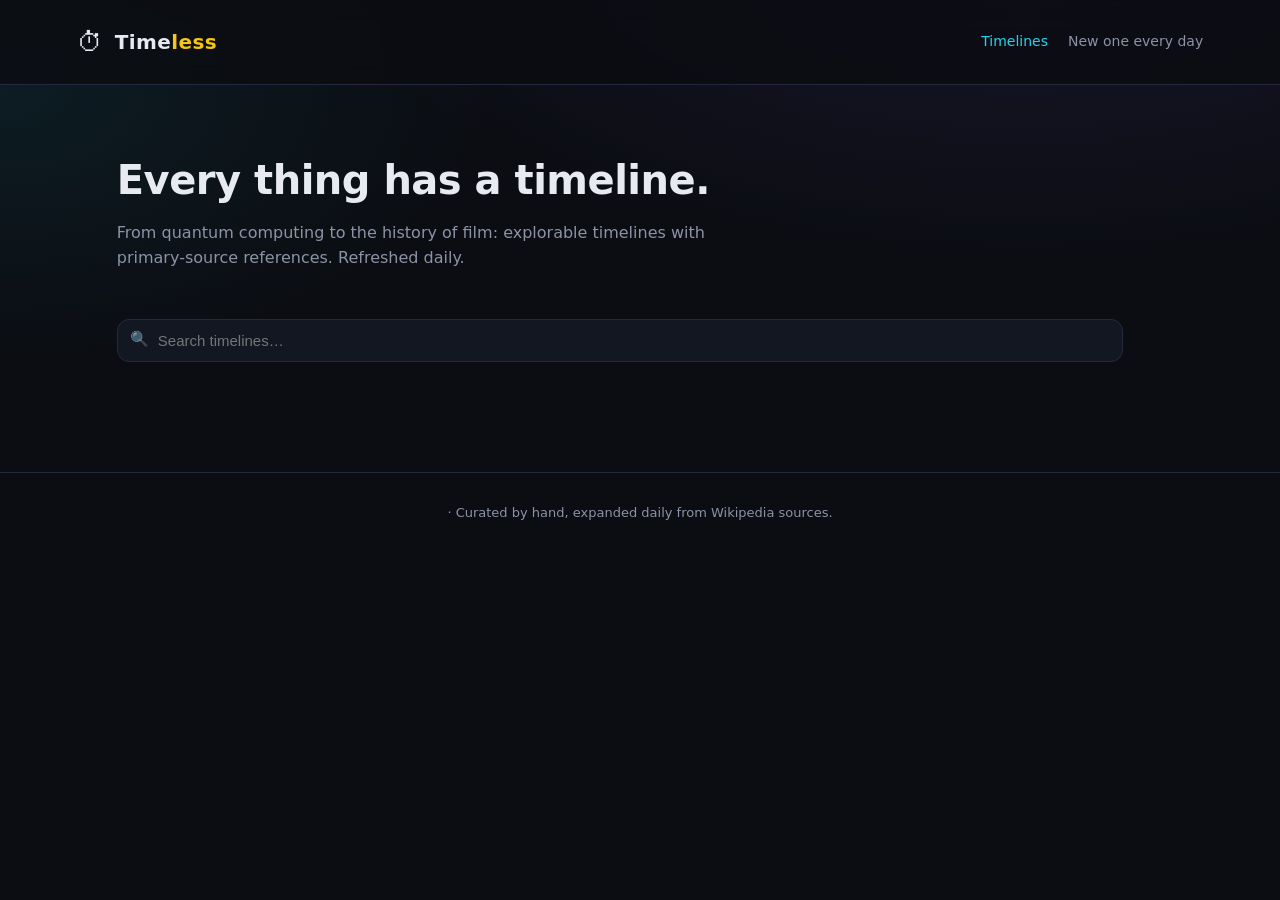
==== index.html @ 4cdce15c "feat: timeless static timeline site with generators, seeds, and Pages deploy" ====
<!doctype html>
<html lang="en">
<head>
  <meta charset="utf-8" />
  <meta name="viewport" content="width=device-width, initial-scale=1" />
  <title>Timeless &mdash; timelines of everything</title>
  <meta name="description" content="Timeless: beautifully curated timelines on science, technology, history, culture and more. A new timeline every day." />
  <link rel="icon" href="data:image/svg+xml,<svg xmlns='http://www.w3.org/2000/svg' viewBox='0 0 100 100'><text y='.9em' font-size='90'>&#9201;</text></svg>" />
  <link rel="stylesheet" href="assets/style.css" />
</head>
<body>
  <header class="top">
    <div class="brand">
      <span class="logo">&#9201;</span>
      <h1>Time<span>less</span></h1>
    </div>
    <nav>
      <a href="index.html">Timelines</a>
      <span>New one every day</span>
    </nav>
  </header>

  <main>
    <section class="hero">
      <h2>Every thing has a timeline.</h2>
      <p>From quantum computing to the history of film: explorable timelines with primary-source references. Refreshed daily.</p>
    </section>

    <section class="controls">
      <div class="search">
        <input id="search" type="search" placeholder="Search timelines&hellip;" autocomplete="off" />
      </div>
      <div class="chips" id="chips"></div>
      <div class="count" id="count"></div>
    </section>

    <section class="grid" id="grid"></section>
  </main>

  <footer>
    <p><span id="total"></span> &middot; Curated by hand, expanded daily from Wikipedia sources.</p>
  </footer>

  <script src="assets/common.js"></script>
  <script type="module" src="index.js"></script>
</body>
</html>
---- assets/style.css ----
:root {
  --bg: #0b0d12;
  --panel: #131722;
  --panel2: #1a2030;
  --border: #232a3d;
  --text: #e7eaf0;
  --muted: #8b93a7;
  --accent: #8b5cf6;
  --accent2: #22d3ee;
  --gold: #f5c518;
  --shadow: 0 10px 30px rgba(0, 0, 0, 0.35);
}

* { box-sizing: border-box; margin: 0; padding: 0; }

html, body { height: 100%; }

body {
  font-family: ui-sans-serif, system-ui, -apple-system, 'Segoe UI', Roboto, sans-serif;
  background:
    radial-gradient(1200px 600px at 80% -10%, rgba(139, 92, 246, 0.12), transparent 60%),
    radial-gradient(900px 500px at 0% 10%, rgba(34, 211, 238, 0.08), transparent 55%),
    var(--bg);
  color: var(--text);
  line-height: 1.55;
  min-height: 100%;
}

a { color: var(--accent2); text-decoration: none; }
a:hover { text-decoration: underline; }

header.top {
  display: flex;
  align-items: center;
  justify-content: space-between;
  gap: 16px;
  padding: 22px 6vw;
  border-bottom: 1px solid var(--border);
  position: sticky;
  top: 0;
  z-index: 20;
  background: rgba(11, 13, 18, 0.82);
  backdrop-filter: blur(10px);
}

.brand { display: flex; align-items: center; gap: 12px; }
.brand .logo { font-size: 26px; }
.brand h1 { font-size: 20px; letter-spacing: 0.4px; }
.brand h1 span { color: var(--gold); }

header.top nav { display: flex; gap: 20px; align-items: center; color: var(--muted); font-size: 14px; }

main { padding: 30px 6vw 80px; max-width: 1200px; margin: 0 auto; }

.hero { padding: 34px 0 26px; }
.hero h2 { font-size: clamp(26px, 4vw, 40px); font-weight: 800; letter-spacing: -0.5px; }
.hero p { color: var(--muted); margin-top: 10px; max-width: 640px; font-size: 16px; }

.controls {
  display: flex;
  flex-wrap: wrap;
  gap: 12px 20px;
  align-items: center;
  margin: 22px 0 30px;
}

.search {
  flex: 1 1 260px;
  position: relative;
}
.search input {
  width: 100%;
  padding: 12px 16px 12px 40px;
  border-radius: 12px;
  border: 1px solid var(--border);
  background: var(--panel);
  color: var(--text);
  font-size: 15px;
  outline: none;
}
.search input:focus { border-color: var(--accent); }
.search::before {
  content: '\1F50D';
  position: absolute;
  left: 13px;
  top: 50%;
  transform: translateY(-50%);
  font-size: 15px;
  opacity: 0.6;
}

.chips { display: flex; gap: 8px; flex-wrap: wrap; }
.chip {
  padding: 8px 14px;
  border-radius: 999px;
  border: 1px solid var(--border);
  background: var(--panel);
  color: var(--muted);
  cursor: pointer;
  font-size: 13px;
  transition: all 0.15s;
}
.chip:hover { border-color: var(--accent); color: var(--text); }
.chip.active { background: var(--accent); border-color: var(--accent); color: #fff; }

.count { color: var(--muted); font-size: 13px; margin-left: auto; }

.grid {
  display: grid;
  grid-template-columns: repeat(auto-fill, minmax(280px, 1fr));
  gap: 18px;
}

.tile {
  background: var(--panel);
  border: 1px solid var(--border);
  border-radius: 16px;
  padding: 20px;
  cursor: pointer;
  position: relative;
  overflow: hidden;
  transition: transform 0.18s ease, border-color 0.18s ease, box-shadow 0.18s ease;
}
.tile:hover {
  transform: translateY(-3px);
  border-color: var(--accent);
  box-shadow: var(--shadow);
}
.tile .top {
  display: flex;
  justify-content: space-between;
  align-items: center;
}
.tile .icon { font-size: 30px; }
.tile .badge {
  font-size: 11px;
  color: var(--gold);
  border: 1px solid rgba(245, 197, 24, 0.4);
  padding: 2px 8px;
  border-radius: 999px;
}
.tile h3 { margin-top: 12px; font-size: 18px; }
.tile .tagline { color: var(--muted); font-size: 13px; margin-top: 6px; min-height: 38px; }
.tile .meta {
  display: flex;
  justify-content: space-between;
  margin-top: 14px;
  padding-top: 12px;
  border-top: 1px solid var(--border);
  color: var(--muted);
  font-size: 12px;
}
.tile .meta b { color: var(--text); font-weight: 600; }
.tile::after {
  content: '';
  position: absolute;
  left: 0; top: 0; bottom: 0;
  width: 3px;
  background: var(--tile-accent);
}

.empty { padding: 60px 0; text-align: center; color: var(--muted); }

footer { text-align: center; color: var(--muted); font-size: 13px; padding: 30px 6vw 40px; border-top: 1px solid var(--border); }

/* ------- timeline view ------- */
.tl-header { padding: 30px 0 10px; }
.tl-header .crumb a { font-size: 13px; color: var(--muted); }
.tl-header h2 { font-size: clamp(24px, 3.4vw, 36px); margin-top: 8px; }
.tl-header .tagline { color: var(--muted); margin-top: 8px; }
.tl-header .src-notes { margin-top: 14px; font-size: 13px; color: var(--muted); }
.tl-header .src-notes a { color: var(--accent2); }

.tl-toolbar {
  display: flex;
  gap: 12px;
  align-items: center;
  margin: 22px 0;
  flex-wrap: wrap;
}
.btn {
  padding: 9px 18px;
  border-radius: 10px;
  border: 1px solid var(--border);
  background: var(--panel);
  color: var(--text);
  cursor: pointer;
  font-size: 14px;
  transition: all 0.15s;
}
.btn:hover { border-color: var(--accent); }
.btn.primary { background: var(--accent); border-color: var(--accent); color: #fff; }
.btn:disabled { opacity: 0.45; cursor: not-allowed; }

.range { color: var(--muted); font-size: 13px; margin-left: auto; }
.range b { color: var(--text); }

.timeline { position: relative; padding: 10px 0 40px; }
.timeline::before {
  content: '';
  position: absolute;
  left: 118px;
  top: 0;
  bottom: 0;
  width: 2px;
  background: linear-gradient(180deg, var(--accent), var(--accent2));
  opacity: 0.6;
}

.tl-event {
  position: relative;
  margin-bottom: 8px;
  display: grid;
  grid-template-columns: 108px 26px 1fr;
  gap: 10px;
  padding: 10px 12px 10px 0;
}

.tl-event .year {
  font-size: 16px;
  font-weight: 700;
  color: var(--gold);
  text-align: right;
  padding-top: 4px;
  font-variant-numeric: tabular-nums;
}
.tl-event .dot {
  width: 13px; height: 13px;
  border-radius: 50%;
  background: var(--dot-accent, var(--accent));
  border: 3px solid var(--bg);
  box-shadow: 0 0 0 2px var(--dot-accent, var(--accent));
  margin-top: 8px;
  cursor: pointer;
  transition: transform 0.15s;
}
.tl-event:hover .dot { transform: scale(1.35); }

.tl-event .card {
  background: var(--panel);
  border: 1px solid var(--border);
  border-radius: 12px;
  padding: 14px 16px;
  transition: border-color 0.15s;
}
.tl-event:hover .card { border-color: var(--dot-accent, var(--accent)); }
.tl-event.active .card { border-color: var(--dot-accent, var(--accent)); box-shadow: 0 0 0 1px var(--dot-accent, var(--accent)); }
.tl-event .card h4 { font-size: 15px; }
.tl-event .card p { color: var(--muted); font-size: 14px; margin-top: 6px; }
.tl-event .refs { margin-top: 10px; display: flex; flex-wrap: wrap; gap: 8px; }
.tl-event .refs a {
  font-size: 12px;
  padding: 3px 10px;
  border-radius: 999px;
  border: 1px solid var(--border);
  color: var(--accent2);
}
.tl-event .refs a:hover { border-color: var(--accent2); text-decoration: none; }

@media (max-width: 640px) {
  .timeline::before { left: 20px; }
  .tl-event { grid-template-columns: 40px 18px 1fr; }
  .tl-event .year { text-align: right; font-size: 14px; }
}

.legend { display: flex; gap: 16px; color: var(--muted); font-size: 12px; margin-top: 18px; flex-wrap: wrap; }
.legend .swatch { display: inline-block; width: 10px; height: 10px; border-radius: 50%; margin-right: 6px; }

.progressbar {
  position: fixed;
  top: 0; left: 0;
  height: 3px;
  background: linear-gradient(90deg, var(--accent), var(--accent2));
  z-index: 100;
  width: 0;
  transition: width 0.2s ease;
}
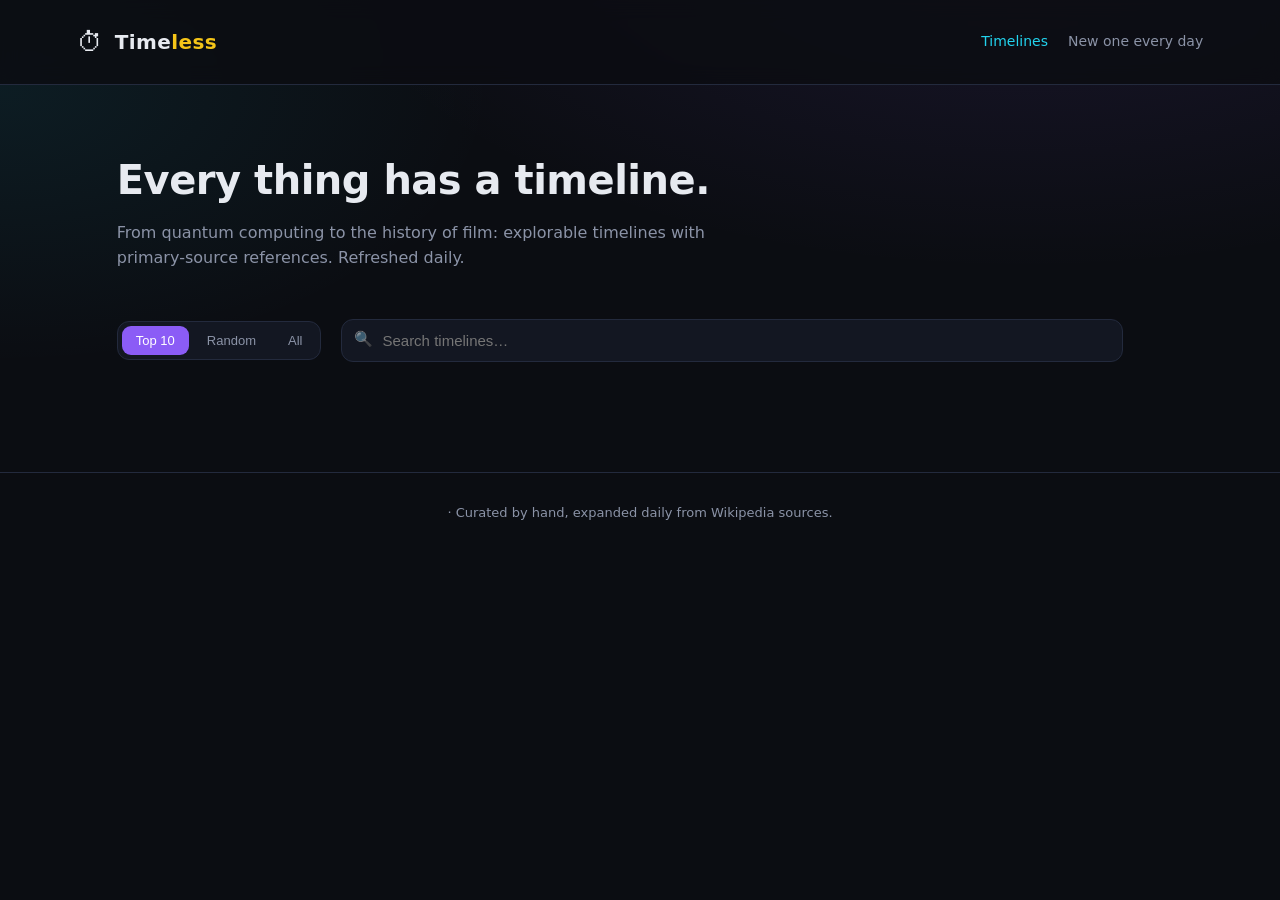
==== commit cfeafe57: "feat: popular/random top-10 view with curated popularity scores" ====
--- a/index.html
+++ b/index.html
@@ -27,6 +27,11 @@
     </section>
 
     <section class="controls">
+      <div class="view-toggle" id="viewToggle" role="group" aria-label="View mode">
+        <button class="view-btn active" data-view="popular">Top 10</button>
+        <button class="view-btn" data-view="random">Random</button>
+        <button class="view-btn" data-view="all">All</button>
+      </div>
       <div class="search">
         <input id="search" type="search" placeholder="Search timelines&hellip;" autocomplete="off" />
       </div>
--- a/assets/style.css
+++ b/assets/style.css
@@ -103,6 +103,27 @@
 .chip:hover { border-color: var(--accent); color: var(--text); }
 .chip.active { background: var(--accent); border-color: var(--accent); color: #fff; }
 
+.view-toggle {
+  display: inline-flex;
+  gap: 4px;
+  background: var(--panel);
+  border: 1px solid var(--border);
+  border-radius: 12px;
+  padding: 4px;
+}
+.view-btn {
+  padding: 7px 14px;
+  border-radius: 9px;
+  border: none;
+  background: transparent;
+  color: var(--muted);
+  cursor: pointer;
+  font-size: 13px;
+  transition: all 0.15s;
+}
+.view-btn:hover { color: var(--text); }
+.view-btn.active { background: var(--accent); color: #fff; }
+
 .count { color: var(--muted); font-size: 13px; margin-left: auto; }
 
 .grid {
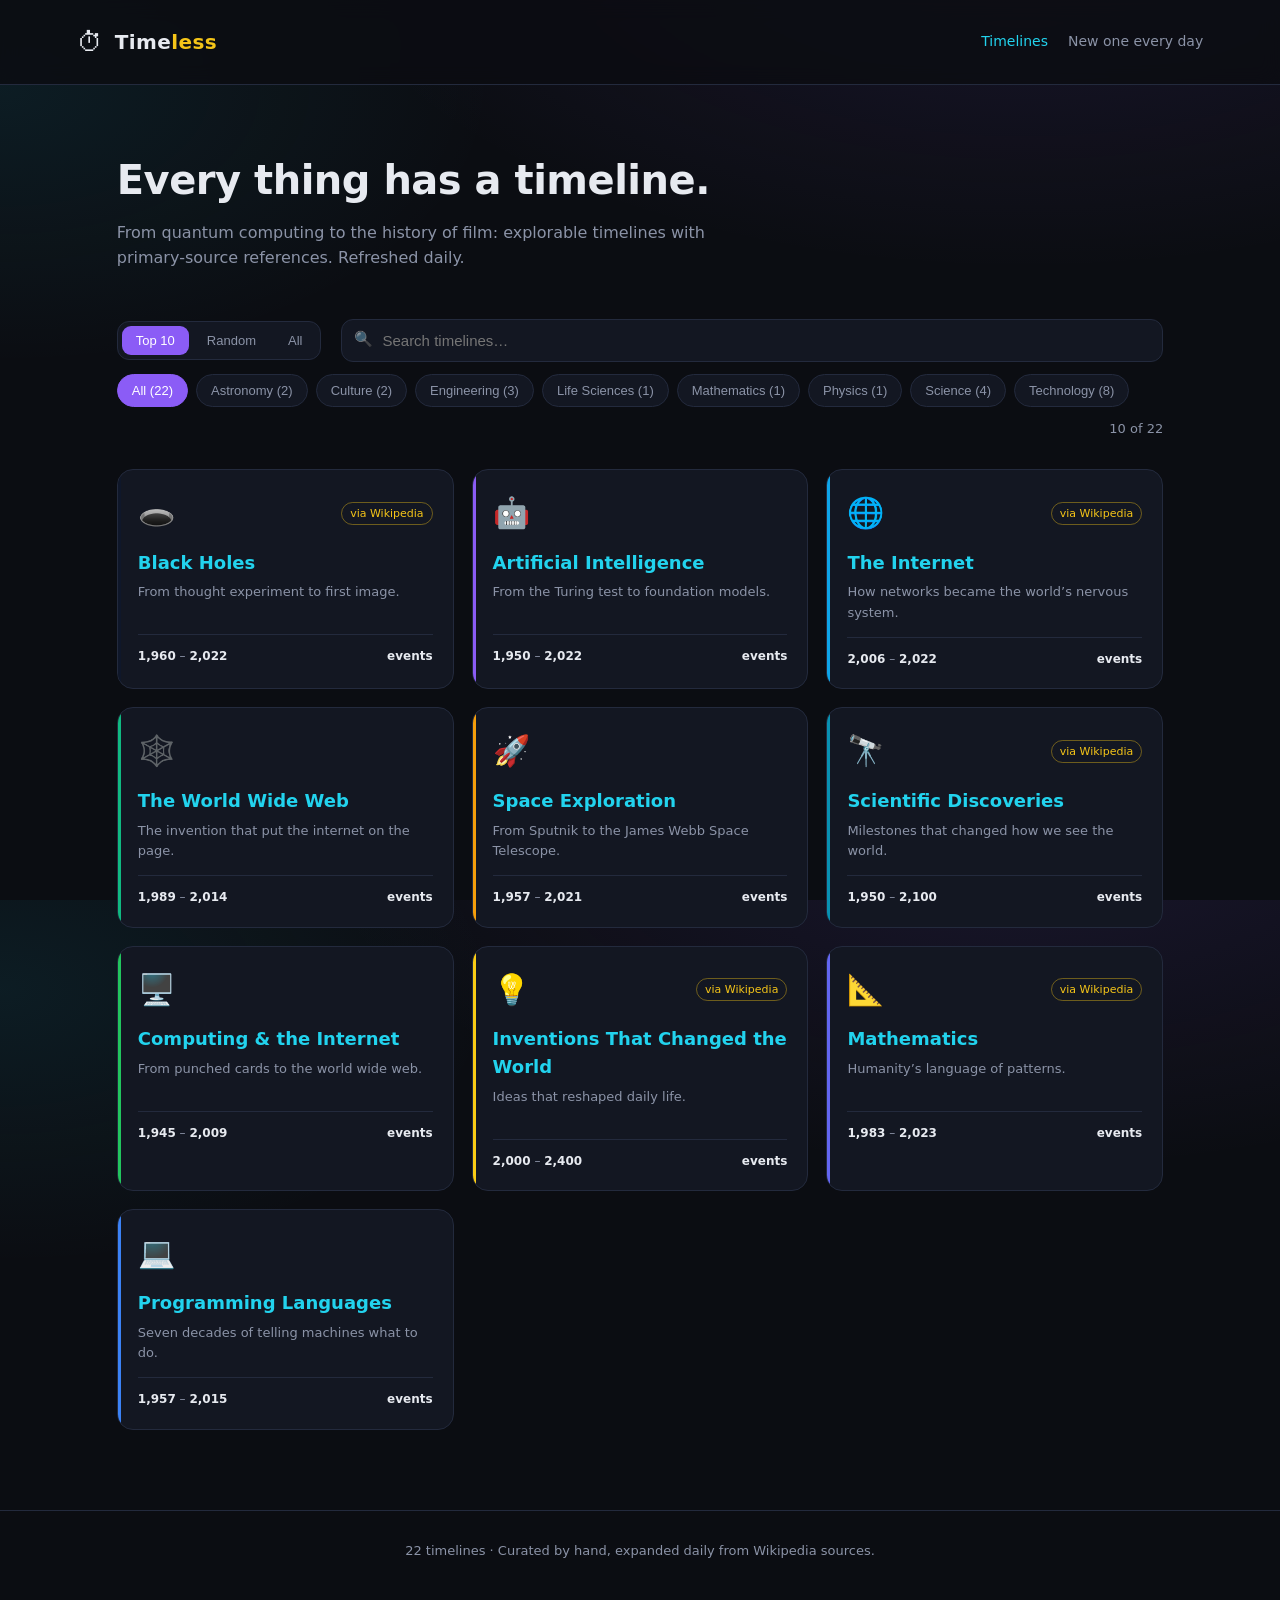
==== commit 30d7c014: "fix: export helpers from common.js so module imports actually run" ====
--- a/index.html
+++ b/index.html
@@ -46,7 +46,7 @@
     <p><span id="total"></span> &middot; Curated by hand, expanded daily from Wikipedia sources.</p>
   </footer>
 
-  <script src="assets/common.js"></script>
+  <script type="module" src="assets/common.js"></script>
   <script type="module" src="index.js"></script>
 </body>
 </html>
